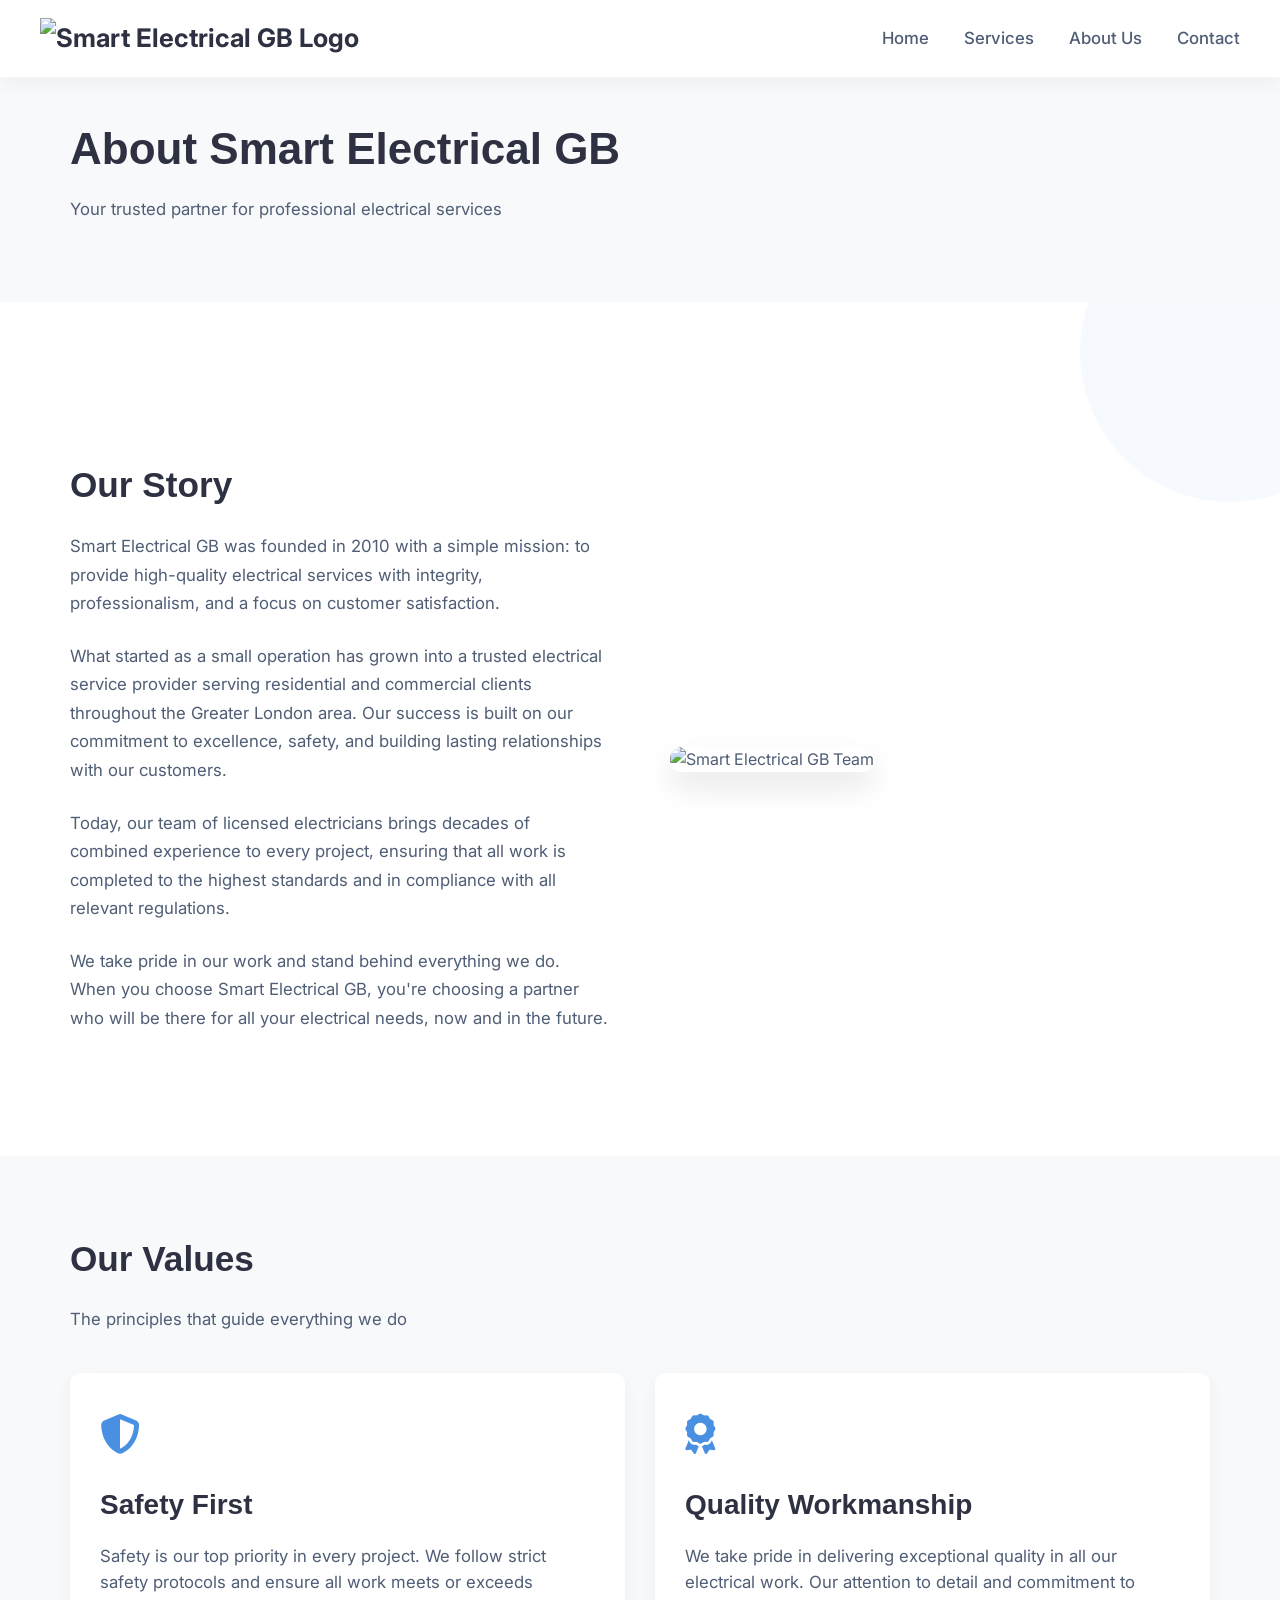
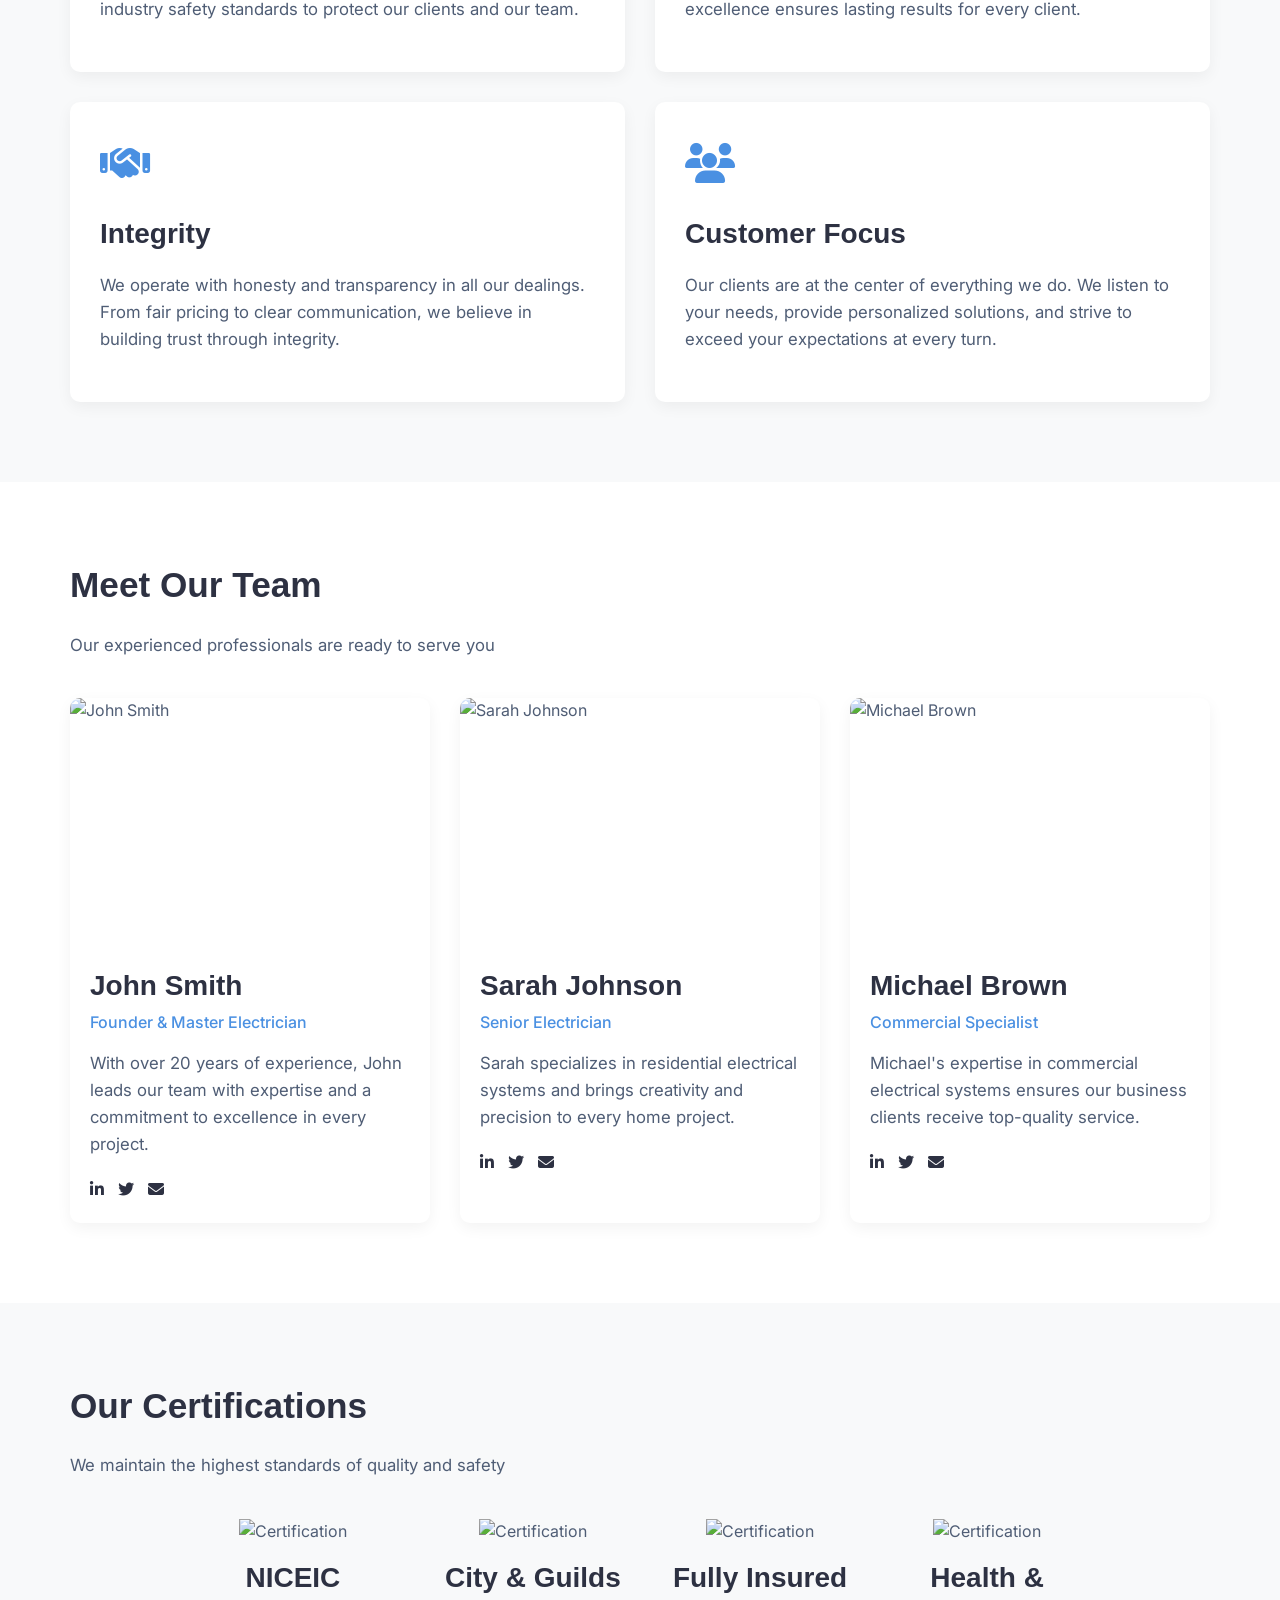
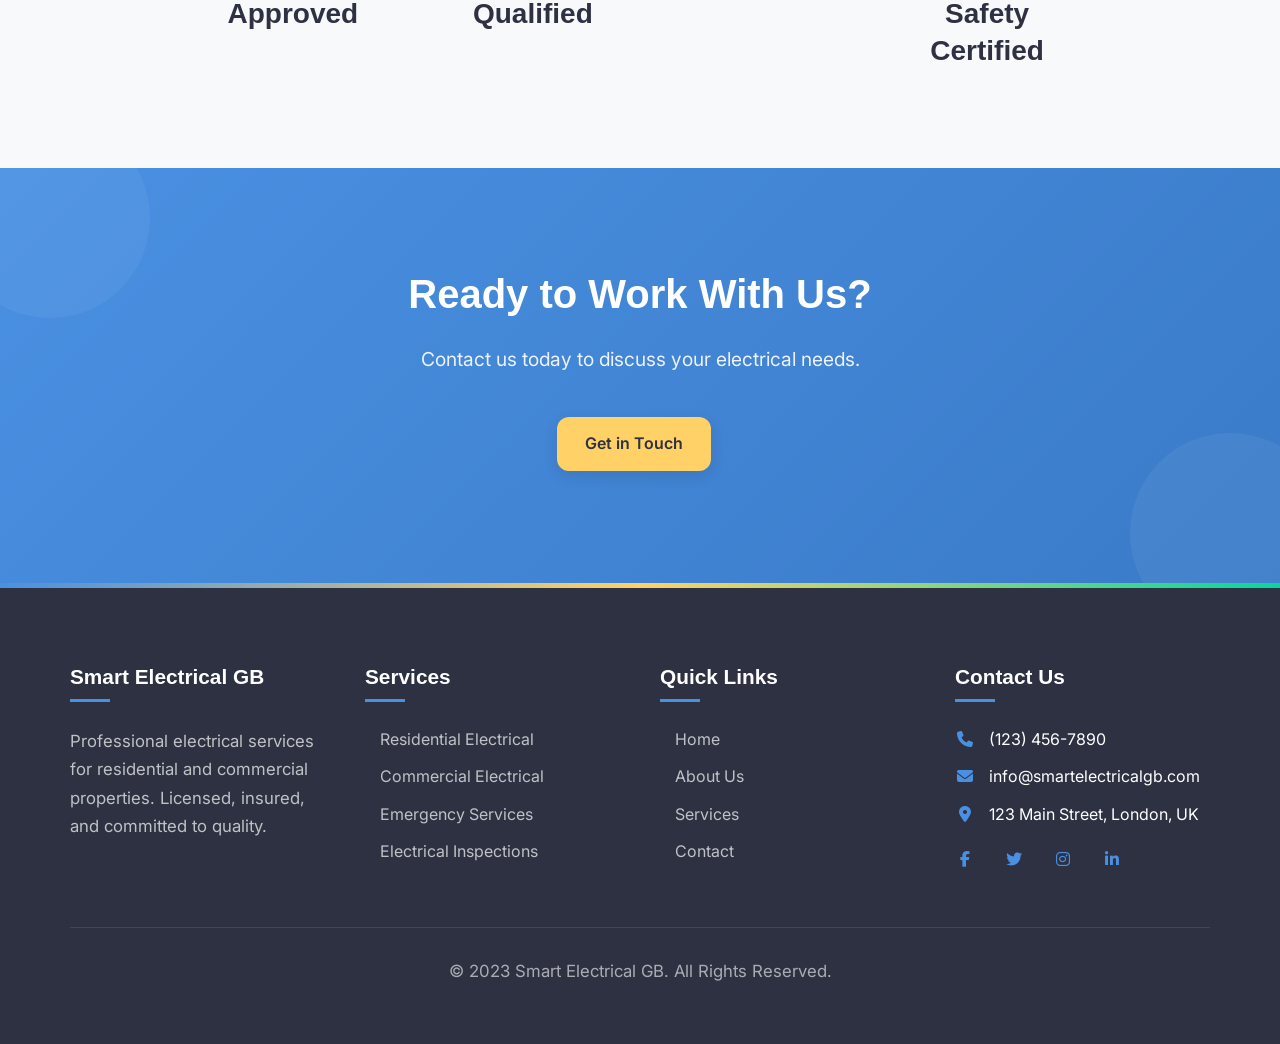
==== pages/about.html @ caa51fed "files" ====
<!DOCTYPE html>
<html lang="en">
<head>
    <meta charset="UTF-8">
    <meta name="viewport" content="width=device-width, initial-scale=1.0">
    <title>About Us - Smart Electrical GB</title>
    <meta name="description" content="Learn about Smart Electrical GB, our team of licensed electricians, our values, and our commitment to quality electrical services.">

    <!-- Favicon -->
    <link rel="icon" type="image/svg+xml" href="../assets/images/favicon.svg">

    <!-- Google Fonts -->
    <link rel="preconnect" href="https://fonts.googleapis.com">
    <link rel="preconnect" href="https://fonts.gstatic.com" crossorigin>
    <link href="https://fonts.googleapis.com/css2?family=Inter:wght@400;500;600;700&display=swap" rel="stylesheet">

    <!-- Font Awesome -->
    <link rel="stylesheet" href="https://cdnjs.cloudflare.com/ajax/libs/font-awesome/6.4.0/css/all.min.css">

    <!-- Custom CSS -->
    <link rel="stylesheet" href="../assets/css/main.css">

    <style>
        .team-grid {
            display: grid;
            grid-template-columns: repeat(3, 1fr);
            gap: 30px;
            margin-top: 40px;
        }

        .team-member {
            background-color: var(--light-color);
            border-radius: 10px;
            overflow: hidden;
            box-shadow: 0 5px 15px rgba(0, 0, 0, 0.05);
        }

        .team-image {
            height: 250px;
            overflow: hidden;
        }

        .team-image img {
            width: 100%;
            height: 100%;
            object-fit: cover;
        }

        .team-info {
            padding: 20px;
        }

        .team-info h3 {
            margin-bottom: 5px;
        }

        .team-position {
            color: var(--primary-color);
            font-weight: 500;
            margin-bottom: 15px;
            display: block;
        }

        .team-social {
            margin-top: 15px;
        }

        .team-social a {
            display: inline-block;
            margin-right: 10px;
            color: var(--dark-color);
        }

        .team-social a:hover {
            color: var(--primary-color);
        }

        .values-grid {
            display: grid;
            grid-template-columns: repeat(2, 1fr);
            gap: 30px;
            margin-top: 40px;
        }

        .value-item {
            background-color: var(--light-color);
            border-radius: 10px;
            padding: 30px;
            box-shadow: 0 5px 15px rgba(0, 0, 0, 0.05);
        }

        .value-icon {
            font-size: 2.5rem;
            color: var(--primary-color);
            margin-bottom: 20px;
        }

        @media (max-width: 992px) {
            .team-grid {
                grid-template-columns: repeat(2, 1fr);
            }
        }

        @media (max-width: 768px) {
            .team-grid,
            .values-grid {
                grid-template-columns: 1fr;
            }
        }
    </style>
</head>
<body>
    <!-- Header -->
    <header>
        <div class="container header-container">
            <div class="logo">
                <a href="../index.html">
                    <img src="../assets/images/logo.svg" alt="Smart Electrical GB Logo">
                </a>
            </div>
            <nav>
                <ul>
                    <li><a href="../index.html">Home</a></li>
                    <li><a href="services.html">Services</a></li>
                    <li><a href="about.html">About Us</a></li>
                    <li><a href="contact.html">Contact</a></li>
                </ul>
                <div class="mobile-menu-btn">
                    <i class="fas fa-bars"></i>
                </div>
            </nav>
        </div>
    </header>

    <!-- Page Header -->
    <section style="padding: 120px 0 60px; background-color: var(--gray-color);">
        <div class="container">
            <h1>About Smart Electrical GB</h1>
            <p>Your trusted partner for professional electrical services</p>
        </div>
    </section>

    <!-- About Section -->
    <section class="about-section">
        <div class="container about-content">
            <div class="about-text">
                <h2>Our Story</h2>
                <p>Smart Electrical GB was founded in 2010 with a simple mission: to provide high-quality electrical services with integrity, professionalism, and a focus on customer satisfaction.</p>
                <p>What started as a small operation has grown into a trusted electrical service provider serving residential and commercial clients throughout the Greater London area. Our success is built on our commitment to excellence, safety, and building lasting relationships with our customers.</p>
                <p>Today, our team of licensed electricians brings decades of combined experience to every project, ensuring that all work is completed to the highest standards and in compliance with all relevant regulations.</p>
                <p>We take pride in our work and stand behind everything we do. When you choose Smart Electrical GB, you're choosing a partner who will be there for all your electrical needs, now and in the future.</p>
            </div>
            <div class="about-image">
                <img src="../assets/images/about-image.jpg" alt="Smart Electrical GB Team">
            </div>
        </div>
    </section>

    <!-- Our Values -->
    <section style="padding: 80px 0; background-color: var(--gray-color);">
        <div class="container">
            <h2>Our Values</h2>
            <p>The principles that guide everything we do</p>

            <div class="values-grid">
                <div class="value-item">
                    <div class="value-icon">
                        <i class="fas fa-shield-alt"></i>
                    </div>
                    <h3>Safety First</h3>
                    <p>Safety is our top priority in every project. We follow strict safety protocols and ensure all work meets or exceeds industry safety standards to protect our clients and our team.</p>
                </div>

                <div class="value-item">
                    <div class="value-icon">
                        <i class="fas fa-award"></i>
                    </div>
                    <h3>Quality Workmanship</h3>
                    <p>We take pride in delivering exceptional quality in all our electrical work. Our attention to detail and commitment to excellence ensures lasting results for every client.</p>
                </div>

                <div class="value-item">
                    <div class="value-icon">
                        <i class="fas fa-handshake"></i>
                    </div>
                    <h3>Integrity</h3>
                    <p>We operate with honesty and transparency in all our dealings. From fair pricing to clear communication, we believe in building trust through integrity.</p>
                </div>

                <div class="value-item">
                    <div class="value-icon">
                        <i class="fas fa-users"></i>
                    </div>
                    <h3>Customer Focus</h3>
                    <p>Our clients are at the center of everything we do. We listen to your needs, provide personalized solutions, and strive to exceed your expectations at every turn.</p>
                </div>
            </div>
        </div>
    </section>

    <!-- Our Team -->
    <section style="padding: 80px 0;">
        <div class="container">
            <h2>Meet Our Team</h2>
            <p>Our experienced professionals are ready to serve you</p>

            <div class="team-grid">
                <div class="team-member">
                    <div class="team-image">
                        <img src="../assets/images/team-1.jpg" alt="John Smith">
                    </div>
                    <div class="team-info">
                        <h3>John Smith</h3>
                        <span class="team-position">Founder & Master Electrician</span>
                        <p>With over 20 years of experience, John leads our team with expertise and a commitment to excellence in every project.</p>
                        <div class="team-social">
                            <a href="#"><i class="fab fa-linkedin-in"></i></a>
                            <a href="#"><i class="fab fa-twitter"></i></a>
                            <a href="#"><i class="fas fa-envelope"></i></a>
                        </div>
                    </div>
                </div>

                <div class="team-member">
                    <div class="team-image">
                        <img src="../assets/images/team-2.jpg" alt="Sarah Johnson">
                    </div>
                    <div class="team-info">
                        <h3>Sarah Johnson</h3>
                        <span class="team-position">Senior Electrician</span>
                        <p>Sarah specializes in residential electrical systems and brings creativity and precision to every home project.</p>
                        <div class="team-social">
                            <a href="#"><i class="fab fa-linkedin-in"></i></a>
                            <a href="#"><i class="fab fa-twitter"></i></a>
                            <a href="#"><i class="fas fa-envelope"></i></a>
                        </div>
                    </div>
                </div>

                <div class="team-member">
                    <div class="team-image">
                        <img src="../assets/images/team-3.jpg" alt="Michael Brown">
                    </div>
                    <div class="team-info">
                        <h3>Michael Brown</h3>
                        <span class="team-position">Commercial Specialist</span>
                        <p>Michael's expertise in commercial electrical systems ensures our business clients receive top-quality service.</p>
                        <div class="team-social">
                            <a href="#"><i class="fab fa-linkedin-in"></i></a>
                            <a href="#"><i class="fab fa-twitter"></i></a>
                            <a href="#"><i class="fas fa-envelope"></i></a>
                        </div>
                    </div>
                </div>
            </div>
        </div>
    </section>

    <!-- Certifications -->
    <section style="padding: 80px 0; background-color: var(--gray-color);">
        <div class="container">
            <h2>Our Certifications</h2>
            <p>We maintain the highest standards of quality and safety</p>

            <div style="display: flex; flex-wrap: wrap; justify-content: center; gap: 40px; margin-top: 40px;">
                <div style="text-align: center; max-width: 200px;">
                    <img src="../assets/images/certification-1.png" alt="Certification" style="max-width: 100%; height: auto; margin-bottom: 15px;">
                    <h3>NICEIC Approved</h3>
                </div>

                <div style="text-align: center; max-width: 200px;">
                    <img src="../assets/images/certification-2.png" alt="Certification" style="max-width: 100%; height: auto; margin-bottom: 15px;">
                    <h3>City & Guilds Qualified</h3>
                </div>

                <div style="text-align: center; max-width: 200px;">
                    <img src="../assets/images/certification-3.png" alt="Certification" style="max-width: 100%; height: auto; margin-bottom: 15px;">
                    <h3>Fully Insured</h3>
                </div>

                <div style="text-align: center; max-width: 200px;">
                    <img src="../assets/images/certification-4.png" alt="Certification" style="max-width: 100%; height: auto; margin-bottom: 15px;">
                    <h3>Health & Safety Certified</h3>
                </div>
            </div>
        </div>
    </section>

    <!-- CTA Section -->
    <section class="cta">
        <div class="container">
            <h2>Ready to Work With Us?</h2>
            <p>Contact us today to discuss your electrical needs.</p>
            <a href="contact.html" class="btn">Get in Touch</a>
        </div>
    </section>

    <!-- Footer -->
    <footer>
        <div class="container">
            <div class="footer-grid">
                <div class="footer-column">
                    <h3>Smart Electrical GB</h3>
                    <p>Professional electrical services for residential and commercial properties. Licensed, insured, and committed to quality.</p>
                </div>

                <div class="footer-column">
                    <h3>Services</h3>
                    <ul>
                        <li><a href="services.html#residential">Residential Electrical</a></li>
                        <li><a href="services.html#commercial">Commercial Electrical</a></li>
                        <li><a href="services.html#emergency">Emergency Services</a></li>
                        <li><a href="services.html#inspections">Electrical Inspections</a></li>
                    </ul>
                </div>

                <div class="footer-column">
                    <h3>Quick Links</h3>
                    <ul>
                        <li><a href="../index.html">Home</a></li>
                        <li><a href="about.html">About Us</a></li>
                        <li><a href="services.html">Services</a></li>
                        <li><a href="contact.html">Contact</a></li>
                    </ul>
                </div>

                <div class="footer-column">
                    <h3>Contact Us</h3>
                    <ul>
                        <li><i class="fas fa-phone"></i> (123) 456-7890</li>
                        <li><i class="fas fa-envelope"></i> info@smartelectricalgb.com</li>
                        <li><i class="fas fa-map-marker-alt"></i> 123 Main Street, London, UK</li>
                    </ul>
                    <div style="margin-top: 20px;">
                        <a href="#" style="margin-right: 15px;"><i class="fab fa-facebook-f"></i></a>
                        <a href="#" style="margin-right: 15px;"><i class="fab fa-twitter"></i></a>
                        <a href="#" style="margin-right: 15px;"><i class="fab fa-instagram"></i></a>
                        <a href="#"><i class="fab fa-linkedin-in"></i></a>
                    </div>
                </div>
            </div>

            <div class="footer-bottom">
                <p>&copy; 2023 Smart Electrical GB. All Rights Reserved.</p>
            </div>
        </div>
    </footer>

    <!-- Custom JavaScript -->
    <script src="../assets/js/main.js"></script>
</body>
</html>
---- assets/css/main.css ----
/* Smart Electrical GB - Main Stylesheet */
/* Based on TaxScouts design */

:root {
  /* Softer color scheme for electrician website */
  --primary-color: #4a90e2; /* Softer blue */
  --secondary-color: #ffd166; /* Softer yellow */
  --accent-color: #06d6a0; /* Mint green accent */
  --dark-color: #2d3142; /* Softer dark blue */
  --light-color: #ffffff;
  --gray-color: #f8f9fa;
  --light-gray: #edf2f7;
  --text-color: #4f5d75;
  --border-radius: 12px;
}

/* Base styles */
* {
  margin: 0;
  padding: 0;
  box-sizing: border-box;
}

body {
  font-family: 'Inter', sans-serif;
  color: var(--text-color);
  line-height: 1.6;
  background-color: var(--light-color);
}

h1, h2, h3, h4, h5, h6 {
  font-family: 'Nuckle', sans-serif;
  font-weight: 600;
  margin-bottom: 1.2rem;
  color: var(--dark-color);
  line-height: 1.3;
}

h1 {
  font-size: 2.75rem;
  font-weight: 700;
}

h2 {
  font-size: 2.2rem;
  margin-bottom: 1.5rem;
}

h3 {
  font-size: 1.75rem;
}

p {
  margin-bottom: 1.2rem;
  font-size: 1.05rem;
}

a {
  color: var(--primary-color);
  text-decoration: none;
  transition: all 0.3s ease;
}

a:hover {
  color: var(--accent-color);
}

.container {
  width: 100%;
  max-width: 1200px;
  margin: 0 auto;
  padding: 0 30px;
}

.btn {
  display: inline-block;
  padding: 14px 28px;
  background-color: var(--primary-color);
  color: var(--light-color);
  border-radius: var(--border-radius);
  font-weight: 600;
  text-align: center;
  cursor: pointer;
  transition: all 0.3s ease;
  border: none;
  font-size: 1rem;
  box-shadow: 0 4px 6px rgba(74, 144, 226, 0.2);
  margin-right: 12px;
  margin-bottom: 12px;
}

.btn:hover {
  background-color: #3a7bc8;
  transform: translateY(-2px);
  box-shadow: 0 6px 8px rgba(74, 144, 226, 0.25);
}

.btn-secondary {
  background-color: var(--secondary-color);
  color: var(--dark-color);
  box-shadow: 0 4px 6px rgba(255, 209, 102, 0.2);
}

.btn-secondary:hover {
  background-color: #efc14f;
  color: var(--dark-color);
  transform: translateY(-2px);
  box-shadow: 0 6px 8px rgba(255, 209, 102, 0.25);
}

.btn-accent {
  background-color: var(--accent-color);
  color: var(--light-color);
  box-shadow: 0 4px 6px rgba(6, 214, 160, 0.2);
}

.btn-accent:hover {
  background-color: #05b989;
  color: var(--light-color);
  transform: translateY(-2px);
  box-shadow: 0 6px 8px rgba(6, 214, 160, 0.25);
}

/* Header styles */
header {
  background-color: var(--light-color);
  box-shadow: 0 4px 20px rgba(0, 0, 0, 0.05);
  position: fixed;
  width: 100%;
  top: 0;
  z-index: 1000;
  border-bottom: 1px solid rgba(0, 0, 0, 0.03);
}

.header-container {
  display: flex;
  justify-content: space-between;
  align-items: center;
  padding: 18px 0;
}

.logo {
  font-size: 1.6rem;
  font-weight: 700;
}

.logo a {
  color: var(--dark-color);
  display: flex;
  align-items: center;
}

.logo img {
  max-height: 50px;
}

nav ul {
  display: flex;
  list-style: none;
}

nav ul li {
  margin-left: 35px;
}

nav ul li a {
  color: var(--text-color);
  font-weight: 500;
  font-size: 1.05rem;
  position: relative;
  padding-bottom: 5px;
}

nav ul li a:after {
  content: '';
  position: absolute;
  width: 0;
  height: 2px;
  bottom: 0;
  left: 0;
  background-color: var(--primary-color);
  transition: width 0.3s ease;
}

nav ul li a:hover {
  color: var(--primary-color);
}

nav ul li a:hover:after {
  width: 100%;
}

.mobile-menu-btn {
  display: none;
  font-size: 1.5rem;
  cursor: pointer;
  color: var(--primary-color);
}

/* Hero section */
.hero {
  padding: 160px 0 100px;
  background-color: var(--light-gray);
  position: relative;
  overflow: hidden;
  border-bottom: 1px solid rgba(0, 0, 0, 0.03);
}

.hero:before {
  content: '';
  position: absolute;
  top: -100px;
  right: -100px;
  width: 400px;
  height: 400px;
  border-radius: 50%;
  background-color: rgba(74, 144, 226, 0.05);
  z-index: 0;
}

.hero:after {
  content: '';
  position: absolute;
  bottom: -100px;
  left: -100px;
  width: 300px;
  height: 300px;
  border-radius: 50%;
  background-color: rgba(6, 214, 160, 0.05);
  z-index: 0;
}

.hero-content {
  display: flex;
  align-items: center;
  justify-content: space-between;
  position: relative;
  z-index: 1;
}

.hero-text {
  flex: 1;
  padding-right: 60px;
}

.hero-text h1 {
  margin-bottom: 1.5rem;
  color: var(--dark-color);
  line-height: 1.2;
}

.hero-text p {
  font-size: 1.15rem;
  color: var(--text-color);
  margin-bottom: 2rem;
  max-width: 90%;
}

.hero-image {
  flex: 1;
  text-align: right;
}

.hero-image img {
  max-width: 100%;
  border-radius: var(--border-radius);
  box-shadow: 0 15px 30px rgba(0, 0, 0, 0.1);
}

/* Services section */
.services {
  padding: 100px 0;
  position: relative;
  overflow: hidden;
}

.services:before {
  content: '';
  position: absolute;
  top: 50%;
  left: -100px;
  width: 200px;
  height: 200px;
  border-radius: 50%;
  background-color: rgba(255, 209, 102, 0.1);
  z-index: 0;
}

.services-grid {
  display: grid;
  grid-template-columns: repeat(3, 1fr);
  gap: 30px;
  margin-top: 50px;
  position: relative;
  z-index: 1;
}

.service-card {
  background-color: var(--light-color);
  border-radius: var(--border-radius);
  padding: 35px;
  box-shadow: 0 10px 30px rgba(0, 0, 0, 0.05);
  transition: all 0.3s ease;
  border: 1px solid rgba(0, 0, 0, 0.03);
  height: 100%;
  display: flex;
  flex-direction: column;
}

.service-card:hover {
  transform: translateY(-10px);
  box-shadow: 0 15px 35px rgba(0, 0, 0, 0.1);
  border-color: rgba(74, 144, 226, 0.1);
}

.service-icon {
  width: 70px;
  height: 70px;
  margin-bottom: 25px;
  padding: 15px;
  background-color: rgba(74, 144, 226, 0.1);
  border-radius: 50%;
  display: flex;
  align-items: center;
  justify-content: center;
}

.service-card h3 {
  margin-bottom: 15px;
  color: var(--dark-color);
}

.service-card p {
  color: var(--text-color);
  margin-bottom: 25px;
}

.service-card .btn {
  margin-top: auto;
  align-self: flex-start;
}

/* Testimonials section */
.testimonials {
  padding: 100px 0;
  background-color: var(--light-gray);
  position: relative;
  overflow: hidden;
}

.testimonials:before {
  content: '';
  position: absolute;
  top: -50px;
  right: -50px;
  width: 200px;
  height: 200px;
  border-radius: 50%;
  background-color: rgba(6, 214, 160, 0.05);
  z-index: 0;
}

.testimonials:after {
  content: '';
  position: absolute;
  bottom: -100px;
  left: 10%;
  width: 250px;
  height: 250px;
  border-radius: 50%;
  background-color: rgba(255, 209, 102, 0.05);
  z-index: 0;
}

.testimonial-grid {
  display: grid;
  grid-template-columns: repeat(2, 1fr);
  gap: 30px;
  margin-top: 50px;
  position: relative;
  z-index: 1;
}

.testimonial-card {
  background-color: var(--light-color);
  border-radius: var(--border-radius);
  padding: 35px;
  box-shadow: 0 10px 30px rgba(0, 0, 0, 0.05);
  border: 1px solid rgba(0, 0, 0, 0.03);
  transition: all 0.3s ease;
}

.testimonial-card:hover {
  transform: translateY(-5px);
  box-shadow: 0 15px 35px rgba(0, 0, 0, 0.08);
}

.testimonial-text {
  position: relative;
  padding-left: 25px;
  margin-bottom: 25px;
  color: var(--text-color);
  font-size: 1.05rem;
  line-height: 1.7;
}

.testimonial-text:before {
  content: '"';
  position: absolute;
  left: 0;
  top: -10px;
  font-size: 3rem;
  color: var(--primary-color);
  opacity: 0.3;
  font-family: Georgia, serif;
}

.testimonial-author {
  font-weight: 600;
  color: var(--dark-color);
  display: flex;
  align-items: center;
}

.testimonial-author:before {
  content: '';
  display: inline-block;
  width: 30px;
  height: 2px;
  background-color: var(--primary-color);
  margin-right: 10px;
}

/* CTA section */
.cta {
  padding: 100px 0;
  background: linear-gradient(135deg, var(--primary-color), #3a7bc8);
  color: var(--light-color);
  text-align: center;
  position: relative;
  overflow: hidden;
}

.cta:before {
  content: '';
  position: absolute;
  top: -50px;
  left: -50px;
  width: 200px;
  height: 200px;
  border-radius: 50%;
  background-color: rgba(255, 255, 255, 0.05);
}

.cta:after {
  content: '';
  position: absolute;
  bottom: -50px;
  right: -50px;
  width: 200px;
  height: 200px;
  border-radius: 50%;
  background-color: rgba(255, 255, 255, 0.05);
}

.cta h2 {
  color: var(--light-color);
  font-size: 2.5rem;
  margin-bottom: 1.5rem;
}

.cta p {
  color: rgba(255, 255, 255, 0.9);
  font-size: 1.2rem;
  max-width: 700px;
  margin: 0 auto 2rem;
}

.cta .btn {
  background-color: var(--secondary-color);
  color: var(--dark-color);
  margin-top: 10px;
  box-shadow: 0 5px 15px rgba(0, 0, 0, 0.1);
  border: none;
}

.cta .btn:hover {
  background-color: var(--light-color);
  transform: translateY(-3px);
  box-shadow: 0 8px 20px rgba(0, 0, 0, 0.15);
}

/* Footer */
footer {
  background-color: var(--dark-color);
  color: var(--light-color);
  padding: 80px 0 40px;
  position: relative;
  overflow: hidden;
}

footer:before {
  content: '';
  position: absolute;
  top: 0;
  left: 0;
  width: 100%;
  height: 5px;
  background: linear-gradient(90deg, var(--primary-color), var(--secondary-color), var(--accent-color));
}

.footer-grid {
  display: grid;
  grid-template-columns: repeat(4, 1fr);
  gap: 40px;
  margin-bottom: 50px;
}

.footer-column h3 {
  color: var(--light-color);
  margin-bottom: 25px;
  font-size: 1.3rem;
  position: relative;
  padding-bottom: 12px;
}

.footer-column h3:after {
  content: '';
  position: absolute;
  bottom: 0;
  left: 0;
  width: 40px;
  height: 3px;
  background-color: var(--primary-color);
}

.footer-column p {
  color: rgba(255, 255, 255, 0.7);
  line-height: 1.7;
}

.footer-column ul {
  list-style: none;
}

.footer-column ul li {
  margin-bottom: 12px;
}

.footer-column ul li a {
  color: rgba(255, 255, 255, 0.7);
  transition: all 0.3s ease;
  position: relative;
  padding-left: 15px;
}

.footer-column ul li a:before {
  content: '→';
  position: absolute;
  left: 0;
  top: 0;
  opacity: 0;
  transition: all 0.3s ease;
}

.footer-column ul li a:hover {
  color: var(--secondary-color);
  padding-left: 20px;
}

.footer-column ul li a:hover:before {
  opacity: 1;
}

.footer-column i {
  color: var(--primary-color);
  margin-right: 10px;
  width: 20px;
  text-align: center;
}

.footer-bottom {
  text-align: center;
  padding-top: 30px;
  border-top: 1px solid rgba(255, 255, 255, 0.1);
  color: rgba(255, 255, 255, 0.6);
  font-size: 0.9rem;
}

/* About page */
.about-section {
  padding: 160px 0 100px;
  position: relative;
  overflow: hidden;
}

.about-section:before {
  content: '';
  position: absolute;
  top: -100px;
  right: -100px;
  width: 300px;
  height: 300px;
  border-radius: 50%;
  background-color: rgba(74, 144, 226, 0.05);
  z-index: 0;
}

.about-content {
  display: flex;
  align-items: center;
  gap: 60px;
  position: relative;
  z-index: 1;
}

.about-text {
  flex: 1;
}

.about-text p {
  margin-bottom: 1.5rem;
  color: var(--text-color);
  font-size: 1.05rem;
  line-height: 1.7;
}

.about-image {
  flex: 1;
}

.about-image img {
  max-width: 100%;
  border-radius: var(--border-radius);
  box-shadow: 0 15px 30px rgba(0, 0, 0, 0.1);
}

/* Contact page */
.contact-section {
  padding: 160px 0 100px;
  position: relative;
  overflow: hidden;
}

.contact-section:before {
  content: '';
  position: absolute;
  bottom: -100px;
  left: -100px;
  width: 300px;
  height: 300px;
  border-radius: 50%;
  background-color: rgba(6, 214, 160, 0.05);
  z-index: 0;
}

.contact-grid {
  display: grid;
  grid-template-columns: repeat(2, 1fr);
  gap: 40px;
  position: relative;
  z-index: 1;
}

.contact-form {
  background-color: var(--light-color);
  padding: 40px;
  border-radius: var(--border-radius);
  box-shadow: 0 10px 30px rgba(0, 0, 0, 0.05);
  border: 1px solid rgba(0, 0, 0, 0.03);
}

.form-group {
  margin-bottom: 25px;
}

.form-group label {
  display: block;
  margin-bottom: 8px;
  font-weight: 500;
  color: var(--dark-color);
}

.form-group input,
.form-group textarea,
.form-group select {
  width: 100%;
  padding: 12px 15px;
  border: 1px solid #e1e5ee;
  border-radius: var(--border-radius);
  background-color: #f8f9fa;
  color: var(--text-color);
  transition: all 0.3s ease;
  font-family: inherit;
  font-size: 1rem;
}

.form-group input:focus,
.form-group textarea:focus,
.form-group select:focus {
  outline: none;
  border-color: var(--primary-color);
  box-shadow: 0 0 0 3px rgba(74, 144, 226, 0.1);
  background-color: #fff;
}

.form-group textarea {
  height: 150px;
  resize: vertical;
}

.contact-info {
  background: linear-gradient(135deg, var(--primary-color), #3a7bc8);
  color: var(--light-color);
  padding: 40px;
  border-radius: var(--border-radius);
  box-shadow: 0 10px 30px rgba(0, 0, 0, 0.1);
  height: 100%;
  display: flex;
  flex-direction: column;
}

.contact-info h2,
.contact-info h3 {
  color: var(--light-color);
}

.contact-info p {
  color: rgba(255, 255, 255, 0.9);
}

.contact-info-item {
  margin-bottom: 25px;
  display: flex;
  align-items: flex-start;
}

.contact-info-item i {
  margin-right: 15px;
  font-size: 1.2rem;
  background-color: rgba(255, 255, 255, 0.1);
  width: 40px;
  height: 40px;
  display: flex;
  align-items: center;
  justify-content: center;
  border-radius: 50%;
}

/* Responsive styles */
@media (max-width: 1200px) {
  h1 {
    font-size: 2.5rem;
  }

  h2 {
    font-size: 2rem;
  }
}

@media (max-width: 992px) {
  .services-grid,
  .testimonial-grid {
    grid-template-columns: repeat(2, 1fr);
    gap: 25px;
  }

  .footer-grid {
    grid-template-columns: repeat(2, 1fr);
    gap: 30px;
  }

  h1 {
    font-size: 2.2rem;
  }

  h2 {
    font-size: 1.8rem;
  }

  .hero {
    padding: 140px 0 80px;
  }

  .services,
  .testimonials,
  .cta {
    padding: 80px 0;
  }
}

@media (max-width: 768px) {
  .hero-content,
  .about-content {
    flex-direction: column;
  }

  .hero-text,
  .about-text {
    padding-right: 0;
    margin-bottom: 40px;
  }

  .hero-text h1 {
    font-size: 2rem;
  }

  .services-grid,
  .testimonial-grid,
  .contact-grid {
    grid-template-columns: 1fr;
    gap: 25px;
  }

  nav ul {
    display: none;
  }

  .mobile-menu-btn {
    display: block;
  }

  .mobile-menu-open nav ul {
    display: flex;
    flex-direction: column;
    position: absolute;
    top: 100%;
    left: 0;
    width: 100%;
    background-color: var(--light-color);
    padding: 20px;
    box-shadow: 0 5px 15px rgba(0, 0, 0, 0.1);
    z-index: 100;
  }

  .mobile-menu-open nav ul li {
    margin: 12px 0;
  }

  .mobile-menu-open nav ul li a {
    display: block;
    padding: 8px 0;
  }

  .hero,
  .about-section,
  .contact-section {
    padding: 120px 0 60px;
  }

  .services,
  .testimonials,
  .cta {
    padding: 60px 0;
  }

  .cta h2 {
    font-size: 1.8rem;
  }

  .footer-grid {
    grid-template-columns: 1fr;
    gap: 40px;
  }

  .footer-column {
    text-align: center;
  }

  .footer-column h3:after {
    left: 50%;
    transform: translateX(-50%);
  }

  .footer-column ul li a {
    padding-left: 0;
  }

  .footer-column ul li a:before {
    display: none;
  }

  .footer-column ul li a:hover {
    padding-left: 0;
  }
}

@media (max-width: 576px) {
  .container {
    padding: 0 20px;
  }

  h1 {
    font-size: 1.8rem;
  }

  h2 {
    font-size: 1.6rem;
  }

  .btn {
    width: 100%;
    margin-right: 0;
  }

  .contact-form,
  .contact-info {
    padding: 25px;
  }
}
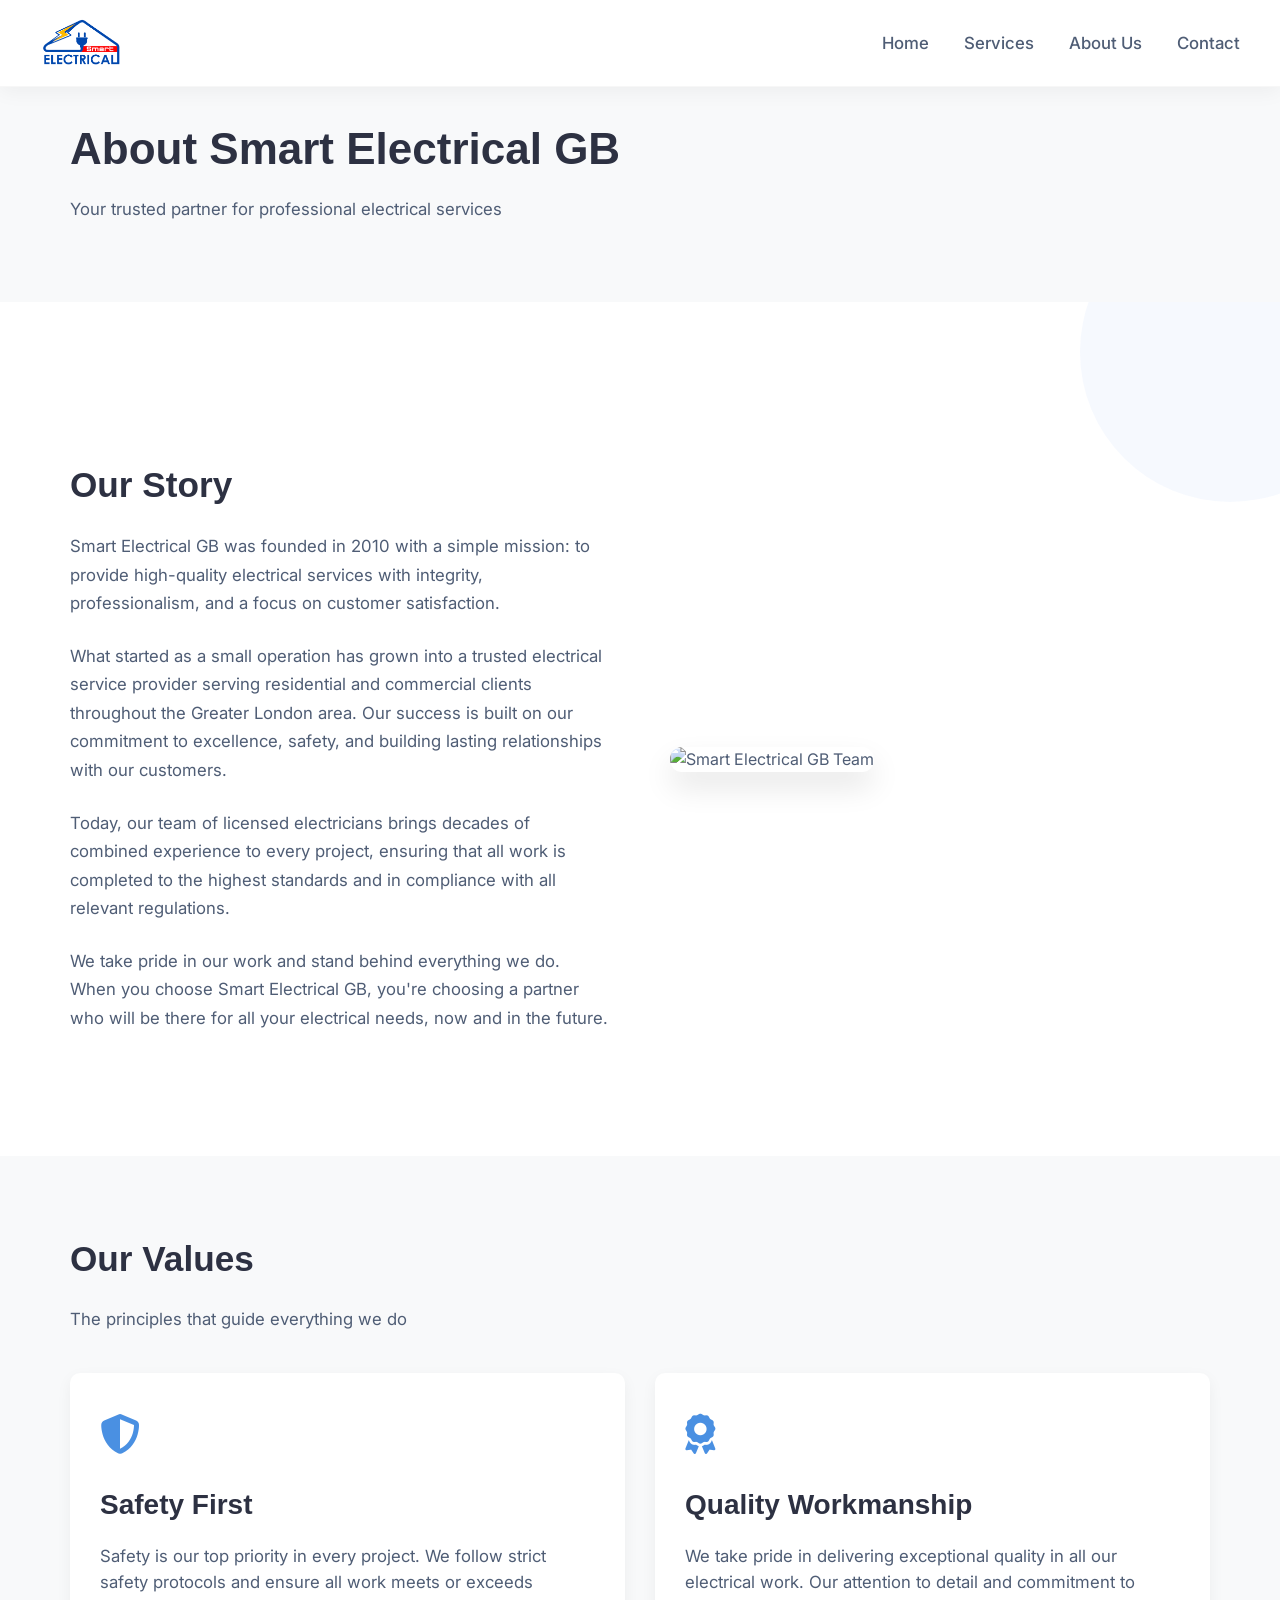
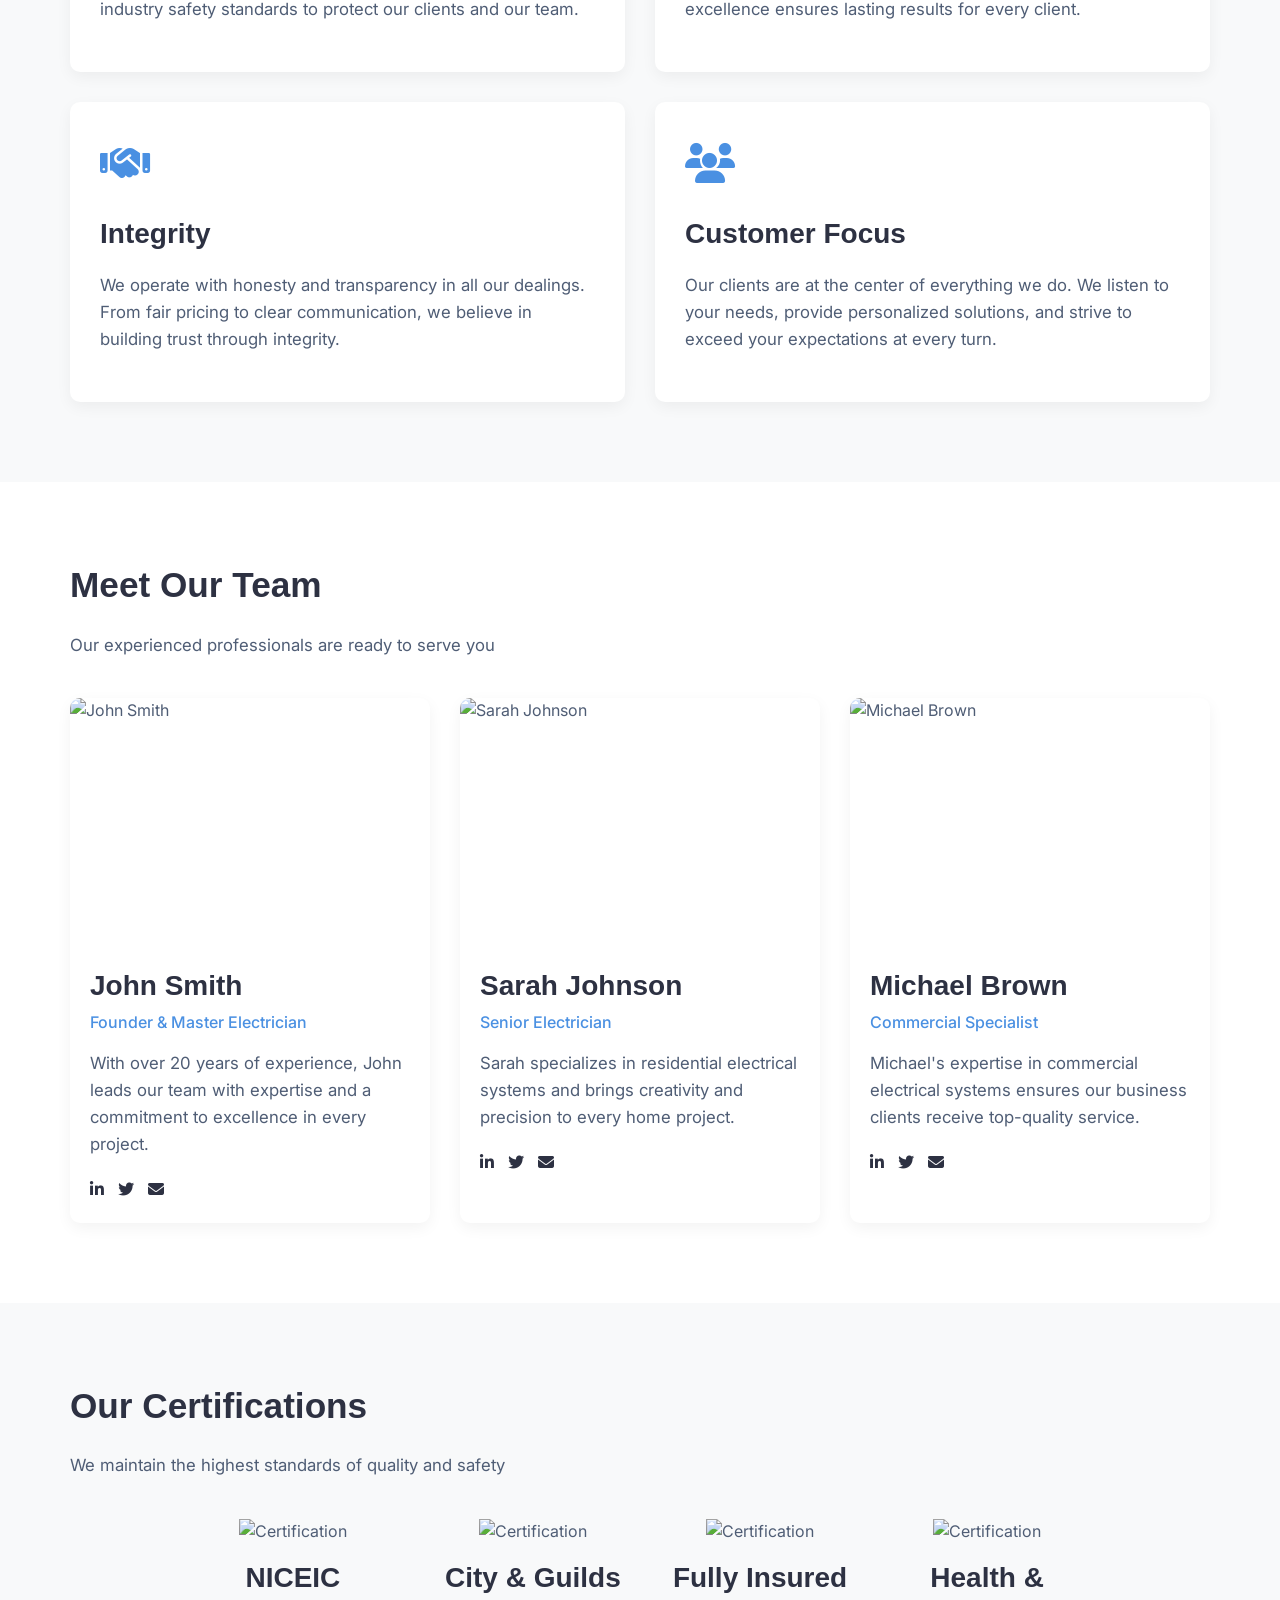
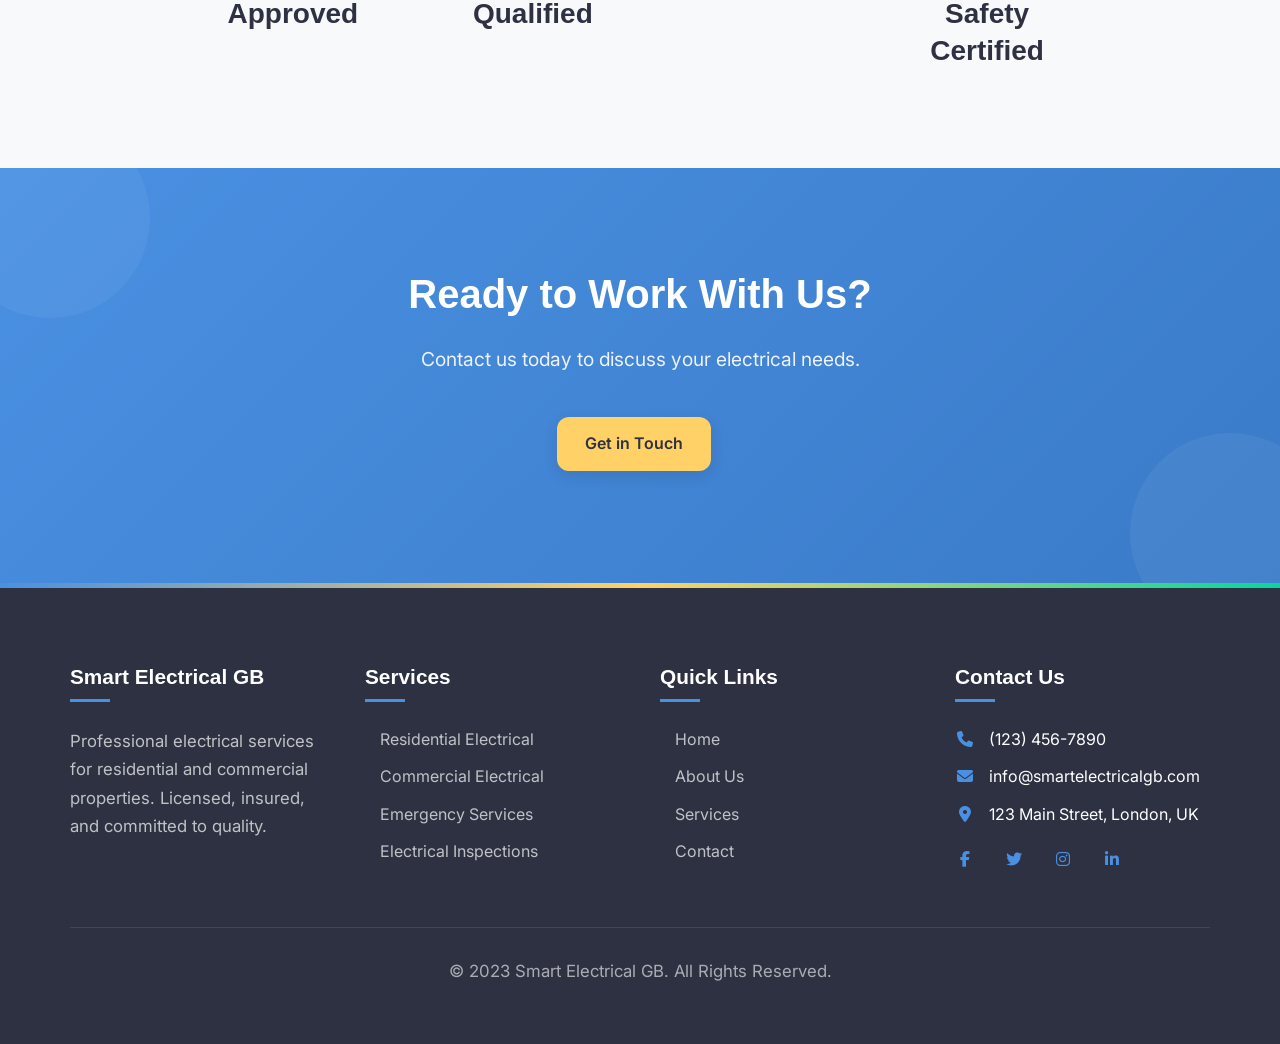
==== commit ea838e22: "go" ====
--- a/pages/about.html
+++ b/pages/about.html
@@ -7,7 +7,7 @@
     <meta name="description" content="Learn about Smart Electrical GB, our team of licensed electricians, our values, and our commitment to quality electrical services.">
 
     <!-- Favicon -->
-    <link rel="icon" type="image/svg+xml" href="../assets/images/favicon.svg">
+    <link rel="icon" type="image/svg+xml" href="../assets/images/smart electrical logo.png">
 
     <!-- Google Fonts -->
     <link rel="preconnect" href="https://fonts.googleapis.com">
@@ -115,7 +115,7 @@
         <div class="container header-container">
             <div class="logo">
                 <a href="../index.html">
-                    <img src="../assets/images/logo.svg" alt="Smart Electrical GB Logo">
+                    <img src="../assets/images/smart electrical logo.png" alt="Smart Electrical GB Logo">
                 </a>
             </div>
             <nav>
